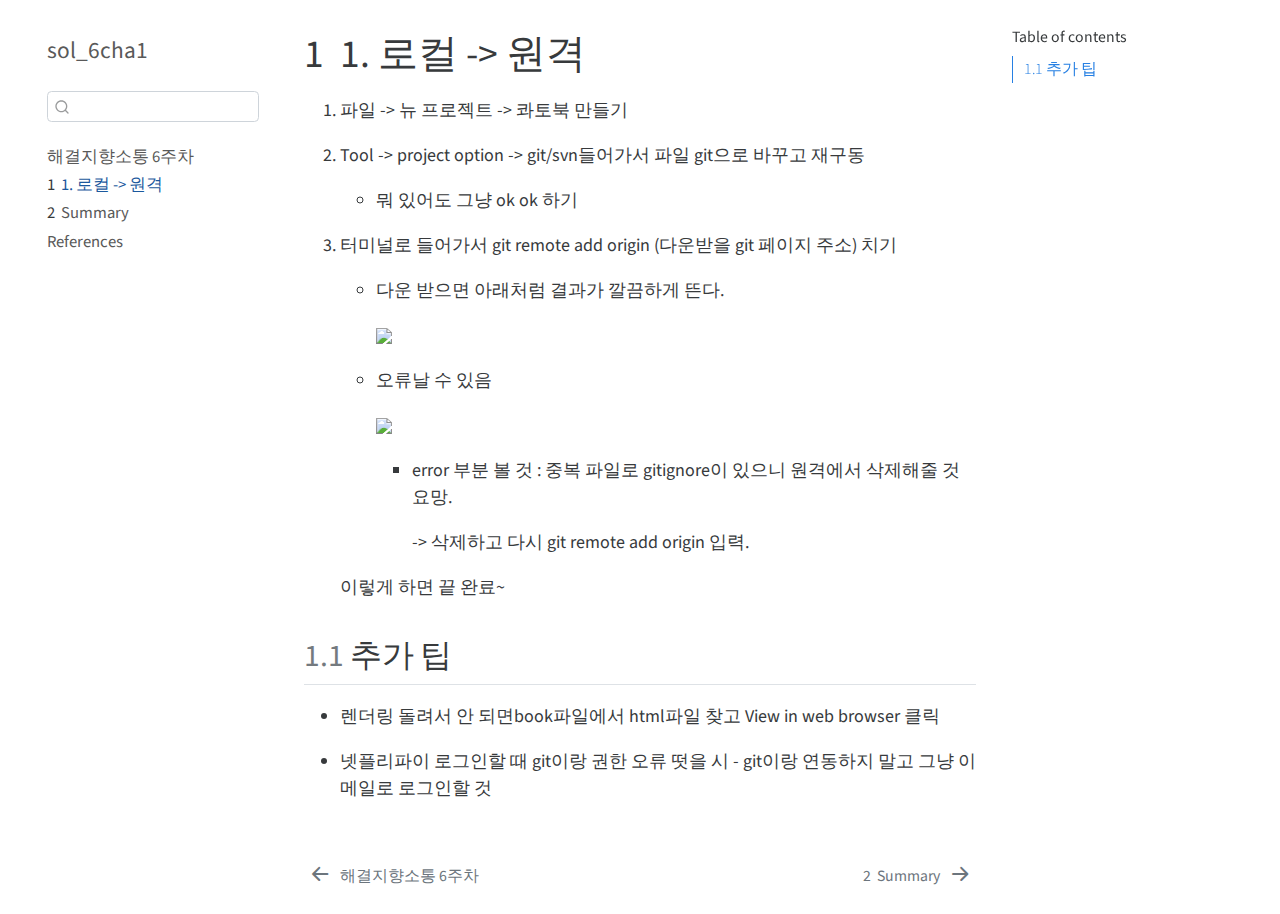
==== _book/intro.html @ 20c38578 "test" ====
<!DOCTYPE html>
<html xmlns="http://www.w3.org/1999/xhtml" lang="en" xml:lang="en"><head>

<meta charset="utf-8">
<meta name="generator" content="quarto-1.2.335">

<meta name="viewport" content="width=device-width, initial-scale=1.0, user-scalable=yes">


<title>sol_6cha1 - 1&nbsp; 1. 로컬 -&gt; 원격</title>
<style>
code{white-space: pre-wrap;}
span.smallcaps{font-variant: small-caps;}
div.columns{display: flex; gap: min(4vw, 1.5em);}
div.column{flex: auto; overflow-x: auto;}
div.hanging-indent{margin-left: 1.5em; text-indent: -1.5em;}
ul.task-list{list-style: none;}
ul.task-list li input[type="checkbox"] {
  width: 0.8em;
  margin: 0 0.8em 0.2em -1.6em;
  vertical-align: middle;
}
</style>


<script src="site_libs/quarto-nav/quarto-nav.js"></script>
<script src="site_libs/quarto-nav/headroom.min.js"></script>
<script src="site_libs/clipboard/clipboard.min.js"></script>
<script src="site_libs/quarto-search/autocomplete.umd.js"></script>
<script src="site_libs/quarto-search/fuse.min.js"></script>
<script src="site_libs/quarto-search/quarto-search.js"></script>
<meta name="quarto:offset" content="./">
<link href="./summary.html" rel="next">
<link href="./index.html" rel="prev">
<script src="site_libs/quarto-html/quarto.js"></script>
<script src="site_libs/quarto-html/popper.min.js"></script>
<script src="site_libs/quarto-html/tippy.umd.min.js"></script>
<script src="site_libs/quarto-html/anchor.min.js"></script>
<link href="site_libs/quarto-html/tippy.css" rel="stylesheet">
<link href="site_libs/quarto-html/quarto-syntax-highlighting.css" rel="stylesheet" id="quarto-text-highlighting-styles">
<script src="site_libs/bootstrap/bootstrap.min.js"></script>
<link href="site_libs/bootstrap/bootstrap-icons.css" rel="stylesheet">
<link href="site_libs/bootstrap/bootstrap.min.css" rel="stylesheet" id="quarto-bootstrap" data-mode="light">
<script id="quarto-search-options" type="application/json">{
  "location": "sidebar",
  "copy-button": false,
  "collapse-after": 3,
  "panel-placement": "start",
  "type": "textbox",
  "limit": 20,
  "language": {
    "search-no-results-text": "No results",
    "search-matching-documents-text": "matching documents",
    "search-copy-link-title": "Copy link to search",
    "search-hide-matches-text": "Hide additional matches",
    "search-more-match-text": "more match in this document",
    "search-more-matches-text": "more matches in this document",
    "search-clear-button-title": "Clear",
    "search-detached-cancel-button-title": "Cancel",
    "search-submit-button-title": "Submit"
  }
}</script>


</head>

<body class="nav-sidebar floating">

<div id="quarto-search-results"></div>
  <header id="quarto-header" class="headroom fixed-top">
  <nav class="quarto-secondary-nav" data-bs-toggle="collapse" data-bs-target="#quarto-sidebar" aria-controls="quarto-sidebar" aria-expanded="false" aria-label="Toggle sidebar navigation" onclick="if (window.quartoToggleHeadroom) { window.quartoToggleHeadroom(); }">
    <div class="container-fluid d-flex justify-content-between">
      <h1 class="quarto-secondary-nav-title"><span class="chapter-number">1</span>&nbsp; <span class="chapter-title">1. 로컬 -&gt; 원격</span></h1>
      <button type="button" class="quarto-btn-toggle btn" aria-label="Show secondary navigation">
        <i class="bi bi-chevron-right"></i>
      </button>
    </div>
  </nav>
</header>
<!-- content -->
<div id="quarto-content" class="quarto-container page-columns page-rows-contents page-layout-article">
<!-- sidebar -->
  <nav id="quarto-sidebar" class="sidebar collapse sidebar-navigation floating overflow-auto">
    <div class="pt-lg-2 mt-2 text-left sidebar-header">
    <div class="sidebar-title mb-0 py-0">
      <a href="./">sol_6cha1</a> 
    </div>
      </div>
      <div class="mt-2 flex-shrink-0 align-items-center">
        <div class="sidebar-search">
        <div id="quarto-search" class="" title="Search"></div>
        </div>
      </div>
    <div class="sidebar-menu-container"> 
    <ul class="list-unstyled mt-1">
        <li class="sidebar-item">
  <div class="sidebar-item-container"> 
  <a href="./index.html" class="sidebar-item-text sidebar-link">해결지향소통 6주차</a>
  </div>
</li>
        <li class="sidebar-item">
  <div class="sidebar-item-container"> 
  <a href="./intro.html" class="sidebar-item-text sidebar-link active"><span class="chapter-number">1</span>&nbsp; <span class="chapter-title">1. 로컬 -&gt; 원격</span></a>
  </div>
</li>
        <li class="sidebar-item">
  <div class="sidebar-item-container"> 
  <a href="./summary.html" class="sidebar-item-text sidebar-link"><span class="chapter-number">2</span>&nbsp; <span class="chapter-title">Summary</span></a>
  </div>
</li>
        <li class="sidebar-item">
  <div class="sidebar-item-container"> 
  <a href="./references.html" class="sidebar-item-text sidebar-link">References</a>
  </div>
</li>
    </ul>
    </div>
</nav>
<!-- margin-sidebar -->
    <div id="quarto-margin-sidebar" class="sidebar margin-sidebar">
        <nav id="TOC" role="doc-toc" class="toc-active">
    <h2 id="toc-title">Table of contents</h2>
   
  <ul>
  <li><a href="#추가-팁" id="toc-추가-팁" class="nav-link active" data-scroll-target="#추가-팁"><span class="toc-section-number">1.1</span>  추가 팁</a></li>
  </ul>
</nav>
    </div>
<!-- main -->
<main class="content" id="quarto-document-content">

<header id="title-block-header" class="quarto-title-block default">
<div class="quarto-title">
<h1 class="title d-none d-lg-block"><span class="chapter-number">1</span>&nbsp; <span class="chapter-title">1. 로컬 -&gt; 원격</span></h1>
</div>



<div class="quarto-title-meta">

    
  
    
  </div>
  

</header>

<ol type="1">
<li><p>파일 -&gt; 뉴 프로젝트 -&gt; 콰토북 만들기</p></li>
<li><p>Tool -&gt; project option -&gt; git/svn들어가서 파일 git으로 바꾸고 재구동</p>
<ul>
<li>뭐 있어도 그냥 ok ok 하기</li>
</ul></li>
<li><p>터미널로 들어가서 git remote add origin (다운받을 git 페이지 주소) 치기</p>
<ul>
<li><p>다운 받으면 아래처럼 결과가 깔끔하게 뜬다.</p>
<p><img src="http://localhost:7302/images/image-847616867.png" class="img-fluid"></p></li>
<li><p>오류날 수 있음</p>
<p><img src="http://localhost:7302/images/image-938594620.png" class="img-fluid"></p>
<ul>
<li><p>error 부분 볼 것 : 중복 파일로 gitignore이 있으니 원격에서 삭제해줄 것 요망.</p>
<p>-&gt; 삭제하고 다시 git remote add origin 입력.</p></li>
</ul></li>
</ul>
<p>이렇게 하면 끝 완료~</p></li>
</ol>
<section id="추가-팁" class="level2" data-number="1.1">
<h2 data-number="1.1" class="anchored" data-anchor-id="추가-팁"><span class="header-section-number">1.1</span> 추가 팁</h2>
<ul>
<li><p>렌더링 돌려서 안 되면book파일에서 html파일 찾고 View in web browser 클릭</p></li>
<li><p>넷플리파이 로그인할 때 git이랑 권한 오류 떳을 시 - git이랑 연동하지 말고 그냥 이메일로 로그인할 것</p></li>
</ul>


</section>

</main> <!-- /main -->
<script id="quarto-html-after-body" type="application/javascript">
window.document.addEventListener("DOMContentLoaded", function (event) {
  const toggleBodyColorMode = (bsSheetEl) => {
    const mode = bsSheetEl.getAttribute("data-mode");
    const bodyEl = window.document.querySelector("body");
    if (mode === "dark") {
      bodyEl.classList.add("quarto-dark");
      bodyEl.classList.remove("quarto-light");
    } else {
      bodyEl.classList.add("quarto-light");
      bodyEl.classList.remove("quarto-dark");
    }
  }
  const toggleBodyColorPrimary = () => {
    const bsSheetEl = window.document.querySelector("link#quarto-bootstrap");
    if (bsSheetEl) {
      toggleBodyColorMode(bsSheetEl);
    }
  }
  toggleBodyColorPrimary();  
  const icon = "";
  const anchorJS = new window.AnchorJS();
  anchorJS.options = {
    placement: 'right',
    icon: icon
  };
  anchorJS.add('.anchored');
  const clipboard = new window.ClipboardJS('.code-copy-button', {
    target: function(trigger) {
      return trigger.previousElementSibling;
    }
  });
  clipboard.on('success', function(e) {
    // button target
    const button = e.trigger;
    // don't keep focus
    button.blur();
    // flash "checked"
    button.classList.add('code-copy-button-checked');
    var currentTitle = button.getAttribute("title");
    button.setAttribute("title", "Copied!");
    let tooltip;
    if (window.bootstrap) {
      button.setAttribute("data-bs-toggle", "tooltip");
      button.setAttribute("data-bs-placement", "left");
      button.setAttribute("data-bs-title", "Copied!");
      tooltip = new bootstrap.Tooltip(button, 
        { trigger: "manual", 
          customClass: "code-copy-button-tooltip",
          offset: [0, -8]});
      tooltip.show();    
    }
    setTimeout(function() {
      if (tooltip) {
        tooltip.hide();
        button.removeAttribute("data-bs-title");
        button.removeAttribute("data-bs-toggle");
        button.removeAttribute("data-bs-placement");
      }
      button.setAttribute("title", currentTitle);
      button.classList.remove('code-copy-button-checked');
    }, 1000);
    // clear code selection
    e.clearSelection();
  });
  function tippyHover(el, contentFn) {
    const config = {
      allowHTML: true,
      content: contentFn,
      maxWidth: 500,
      delay: 100,
      arrow: false,
      appendTo: function(el) {
          return el.parentElement;
      },
      interactive: true,
      interactiveBorder: 10,
      theme: 'quarto',
      placement: 'bottom-start'
    };
    window.tippy(el, config); 
  }
  const noterefs = window.document.querySelectorAll('a[role="doc-noteref"]');
  for (var i=0; i<noterefs.length; i++) {
    const ref = noterefs[i];
    tippyHover(ref, function() {
      // use id or data attribute instead here
      let href = ref.getAttribute('data-footnote-href') || ref.getAttribute('href');
      try { href = new URL(href).hash; } catch {}
      const id = href.replace(/^#\/?/, "");
      const note = window.document.getElementById(id);
      return note.innerHTML;
    });
  }
  const findCites = (el) => {
    const parentEl = el.parentElement;
    if (parentEl) {
      const cites = parentEl.dataset.cites;
      if (cites) {
        return {
          el,
          cites: cites.split(' ')
        };
      } else {
        return findCites(el.parentElement)
      }
    } else {
      return undefined;
    }
  };
  var bibliorefs = window.document.querySelectorAll('a[role="doc-biblioref"]');
  for (var i=0; i<bibliorefs.length; i++) {
    const ref = bibliorefs[i];
    const citeInfo = findCites(ref);
    if (citeInfo) {
      tippyHover(citeInfo.el, function() {
        var popup = window.document.createElement('div');
        citeInfo.cites.forEach(function(cite) {
          var citeDiv = window.document.createElement('div');
          citeDiv.classList.add('hanging-indent');
          citeDiv.classList.add('csl-entry');
          var biblioDiv = window.document.getElementById('ref-' + cite);
          if (biblioDiv) {
            citeDiv.innerHTML = biblioDiv.innerHTML;
          }
          popup.appendChild(citeDiv);
        });
        return popup.innerHTML;
      });
    }
  }
});
</script>
<nav class="page-navigation">
  <div class="nav-page nav-page-previous">
      <a href="./index.html" class="pagination-link">
        <i class="bi bi-arrow-left-short"></i> <span class="nav-page-text">해결지향소통 6주차</span>
      </a>          
  </div>
  <div class="nav-page nav-page-next">
      <a href="./summary.html" class="pagination-link">
        <span class="nav-page-text"><span class="chapter-number">2</span>&nbsp; <span class="chapter-title">Summary</span></span> <i class="bi bi-arrow-right-short"></i>
      </a>
  </div>
</nav>
</div> <!-- /content -->



</body></html>
---- _book/site_libs/quarto-html/tippy.css ----
.tippy-box[data-animation=fade][data-state=hidden]{opacity:0}[data-tippy-root]{max-width:calc(100vw - 10px)}.tippy-box{position:relative;background-color:#333;color:#fff;border-radius:4px;font-size:14px;line-height:1.4;white-space:normal;outline:0;transition-property:transform,visibility,opacity}.tippy-box[data-placement^=top]>.tippy-arrow{bottom:0}.tippy-box[data-placement^=top]>.tippy-arrow:before{bottom:-7px;left:0;border-width:8px 8px 0;border-top-color:initial;transform-origin:center top}.tippy-box[data-placement^=bottom]>.tippy-arrow{top:0}.tippy-box[data-placement^=bottom]>.tippy-arrow:before{top:-7px;left:0;border-width:0 8px 8px;border-bottom-color:initial;transform-origin:center bottom}.tippy-box[data-placement^=left]>.tippy-arrow{right:0}.tippy-box[data-placement^=left]>.tippy-arrow:before{border-width:8px 0 8px 8px;border-left-color:initial;right:-7px;transform-origin:center left}.tippy-box[data-placement^=right]>.tippy-arrow{left:0}.tippy-box[data-placement^=right]>.tippy-arrow:before{left:-7px;border-width:8px 8px 8px 0;border-right-color:initial;transform-origin:center right}.tippy-box[data-inertia][data-state=visible]{transition-timing-function:cubic-bezier(.54,1.5,.38,1.11)}.tippy-arrow{width:16px;height:16px;color:#333}.tippy-arrow:before{content:"";position:absolute;border-color:transparent;border-style:solid}.tippy-content{position:relative;padding:5px 9px;z-index:1}
---- _book/site_libs/quarto-html/quarto-syntax-highlighting.css ----
/* quarto syntax highlight colors */
:root {
  --quarto-hl-ot-color: #003B4F;
  --quarto-hl-at-color: #657422;
  --quarto-hl-ss-color: #20794D;
  --quarto-hl-an-color: #5E5E5E;
  --quarto-hl-fu-color: #4758AB;
  --quarto-hl-st-color: #20794D;
  --quarto-hl-cf-color: #003B4F;
  --quarto-hl-op-color: #5E5E5E;
  --quarto-hl-er-color: #AD0000;
  --quarto-hl-bn-color: #AD0000;
  --quarto-hl-al-color: #AD0000;
  --quarto-hl-va-color: #111111;
  --quarto-hl-bu-color: inherit;
  --quarto-hl-ex-color: inherit;
  --quarto-hl-pp-color: #AD0000;
  --quarto-hl-in-color: #5E5E5E;
  --quarto-hl-vs-color: #20794D;
  --quarto-hl-wa-color: #5E5E5E;
  --quarto-hl-do-color: #5E5E5E;
  --quarto-hl-im-color: #00769E;
  --quarto-hl-ch-color: #20794D;
  --quarto-hl-dt-color: #AD0000;
  --quarto-hl-fl-color: #AD0000;
  --quarto-hl-co-color: #5E5E5E;
  --quarto-hl-cv-color: #5E5E5E;
  --quarto-hl-cn-color: #8f5902;
  --quarto-hl-sc-color: #5E5E5E;
  --quarto-hl-dv-color: #AD0000;
  --quarto-hl-kw-color: #003B4F;
}

/* other quarto variables */
:root {
  --quarto-font-monospace: SFMono-Regular, Menlo, Monaco, Consolas, "Liberation Mono", "Courier New", monospace;
}

pre > code.sourceCode > span {
  color: #003B4F;
}

code span {
  color: #003B4F;
}

code.sourceCode > span {
  color: #003B4F;
}

div.sourceCode,
div.sourceCode pre.sourceCode {
  color: #003B4F;
}

code span.ot {
  color: #003B4F;
}

code span.at {
  color: #657422;
}

code span.ss {
  color: #20794D;
}

code span.an {
  color: #5E5E5E;
}

code span.fu {
  color: #4758AB;
}

code span.st {
  color: #20794D;
}

code span.cf {
  color: #003B4F;
}

code span.op {
  color: #5E5E5E;
}

code span.er {
  color: #AD0000;
}

code span.bn {
  color: #AD0000;
}

code span.al {
  color: #AD0000;
}

code span.va {
  color: #111111;
}

code span.pp {
  color: #AD0000;
}

code span.in {
  color: #5E5E5E;
}

code span.vs {
  color: #20794D;
}

code span.wa {
  color: #5E5E5E;
  font-style: italic;
}

code span.do {
  color: #5E5E5E;
  font-style: italic;
}

code span.im {
  color: #00769E;
}

code span.ch {
  color: #20794D;
}

code span.dt {
  color: #AD0000;
}

code span.fl {
  color: #AD0000;
}

code span.co {
  color: #5E5E5E;
}

code span.cv {
  color: #5E5E5E;
  font-style: italic;
}

code span.cn {
  color: #8f5902;
}

code span.sc {
  color: #5E5E5E;
}

code span.dv {
  color: #AD0000;
}

code span.kw {
  color: #003B4F;
}

.prevent-inlining {
  content: "</";
}

/*# sourceMappingURL=debc5d5d77c3f9108843748ff7464032.css.map */
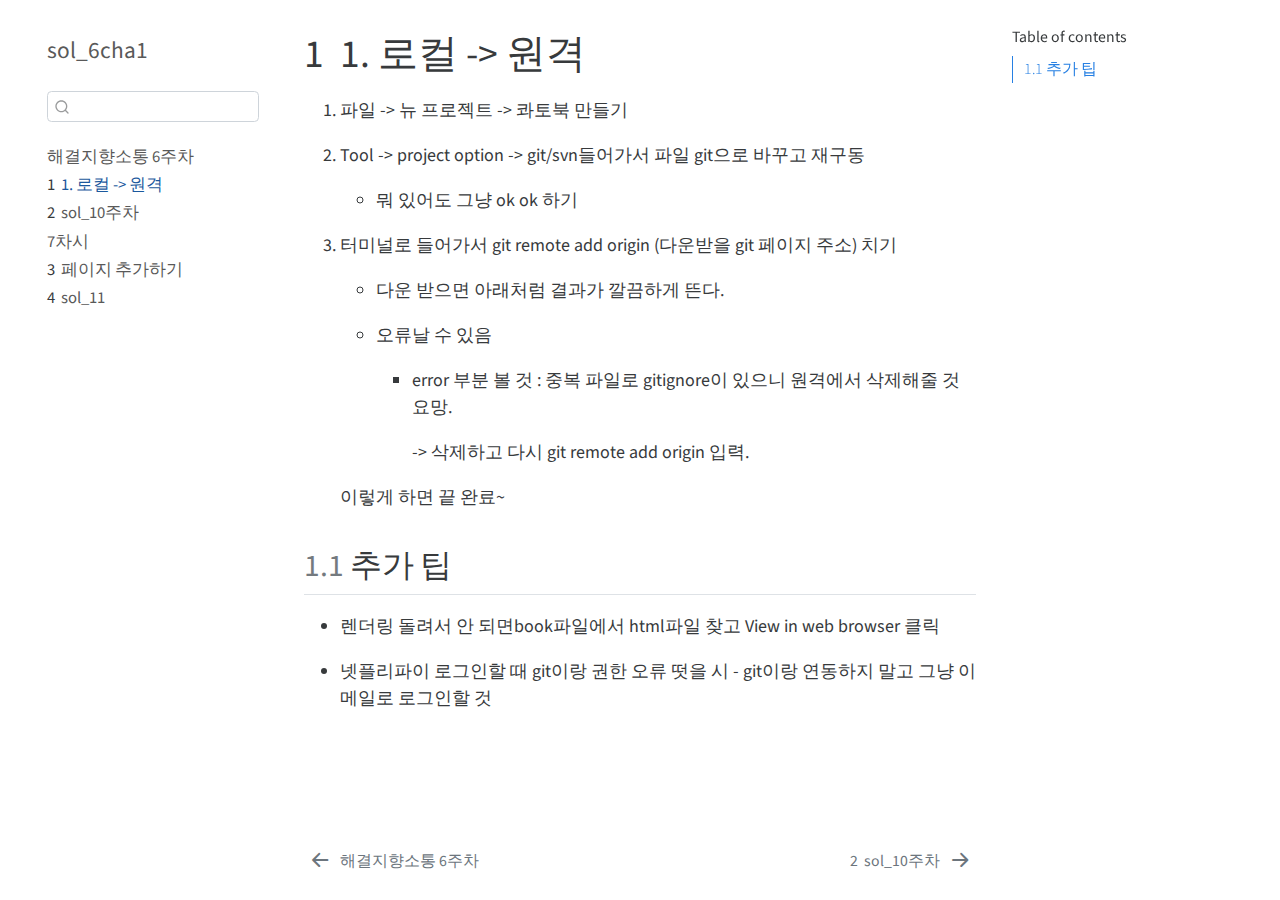
==== commit 8f3fc5a3: "dds" ====
--- a/_book/intro.html
+++ b/_book/intro.html
@@ -30,7 +30,7 @@
 <script src="site_libs/quarto-search/fuse.min.js"></script>
 <script src="site_libs/quarto-search/quarto-search.js"></script>
 <meta name="quarto:offset" content="./">
-<link href="./summary.html" rel="next">
+<link href="./sol_10.html" rel="next">
 <link href="./index.html" rel="prev">
 <script src="site_libs/quarto-html/quarto.js"></script>
 <script src="site_libs/quarto-html/popper.min.js"></script>
@@ -105,12 +105,22 @@
 </li>
         <li class="sidebar-item">
   <div class="sidebar-item-container"> 
-  <a href="./summary.html" class="sidebar-item-text sidebar-link"><span class="chapter-number">2</span>&nbsp; <span class="chapter-title">Summary</span></a>
-  </div>
-</li>
-        <li class="sidebar-item">
-  <div class="sidebar-item-container"> 
-  <a href="./references.html" class="sidebar-item-text sidebar-link">References</a>
+  <a href="./sol_10.html" class="sidebar-item-text sidebar-link"><span class="chapter-number">2</span>&nbsp; <span class="chapter-title">sol_10주차</span></a>
+  </div>
+</li>
+        <li class="sidebar-item">
+  <div class="sidebar-item-container"> 
+  <a href="./sol_7.html" class="sidebar-item-text sidebar-link">7차시</a>
+  </div>
+</li>
+        <li class="sidebar-item">
+  <div class="sidebar-item-container"> 
+  <a href="./plusfile.html" class="sidebar-item-text sidebar-link"><span class="chapter-number">3</span>&nbsp; <span class="chapter-title">페이지 추가하기</span></a>
+  </div>
+</li>
+        <li class="sidebar-item">
+  <div class="sidebar-item-container"> 
+  <a href="./sol_11.html" class="sidebar-item-text sidebar-link"><span class="chapter-number">4</span>&nbsp; <span class="chapter-title">sol_11</span></a>
   </div>
 </li>
     </ul>
@@ -154,10 +164,8 @@
 </ul></li>
 <li><p>터미널로 들어가서 git remote add origin (다운받을 git 페이지 주소) 치기</p>
 <ul>
-<li><p>다운 받으면 아래처럼 결과가 깔끔하게 뜬다.</p>
-<p><img src="http://localhost:7302/images/image-847616867.png" class="img-fluid"></p></li>
+<li><p>다운 받으면 아래처럼 결과가 깔끔하게 뜬다.</p></li>
 <li><p>오류날 수 있음</p>
-<p><img src="http://localhost:7302/images/image-938594620.png" class="img-fluid"></p>
 <ul>
 <li><p>error 부분 볼 것 : 중복 파일로 gitignore이 있으니 원격에서 삭제해줄 것 요망.</p>
 <p>-&gt; 삭제하고 다시 git remote add origin 입력.</p></li>
@@ -316,8 +324,8 @@
       </a>          
   </div>
   <div class="nav-page nav-page-next">
-      <a href="./summary.html" class="pagination-link">
-        <span class="nav-page-text"><span class="chapter-number">2</span>&nbsp; <span class="chapter-title">Summary</span></span> <i class="bi bi-arrow-right-short"></i>
+      <a href="./sol_10.html" class="pagination-link">
+        <span class="nav-page-text"><span class="chapter-number">2</span>&nbsp; <span class="chapter-title">sol_10주차</span></span> <i class="bi bi-arrow-right-short"></i>
       </a>
   </div>
 </nav>
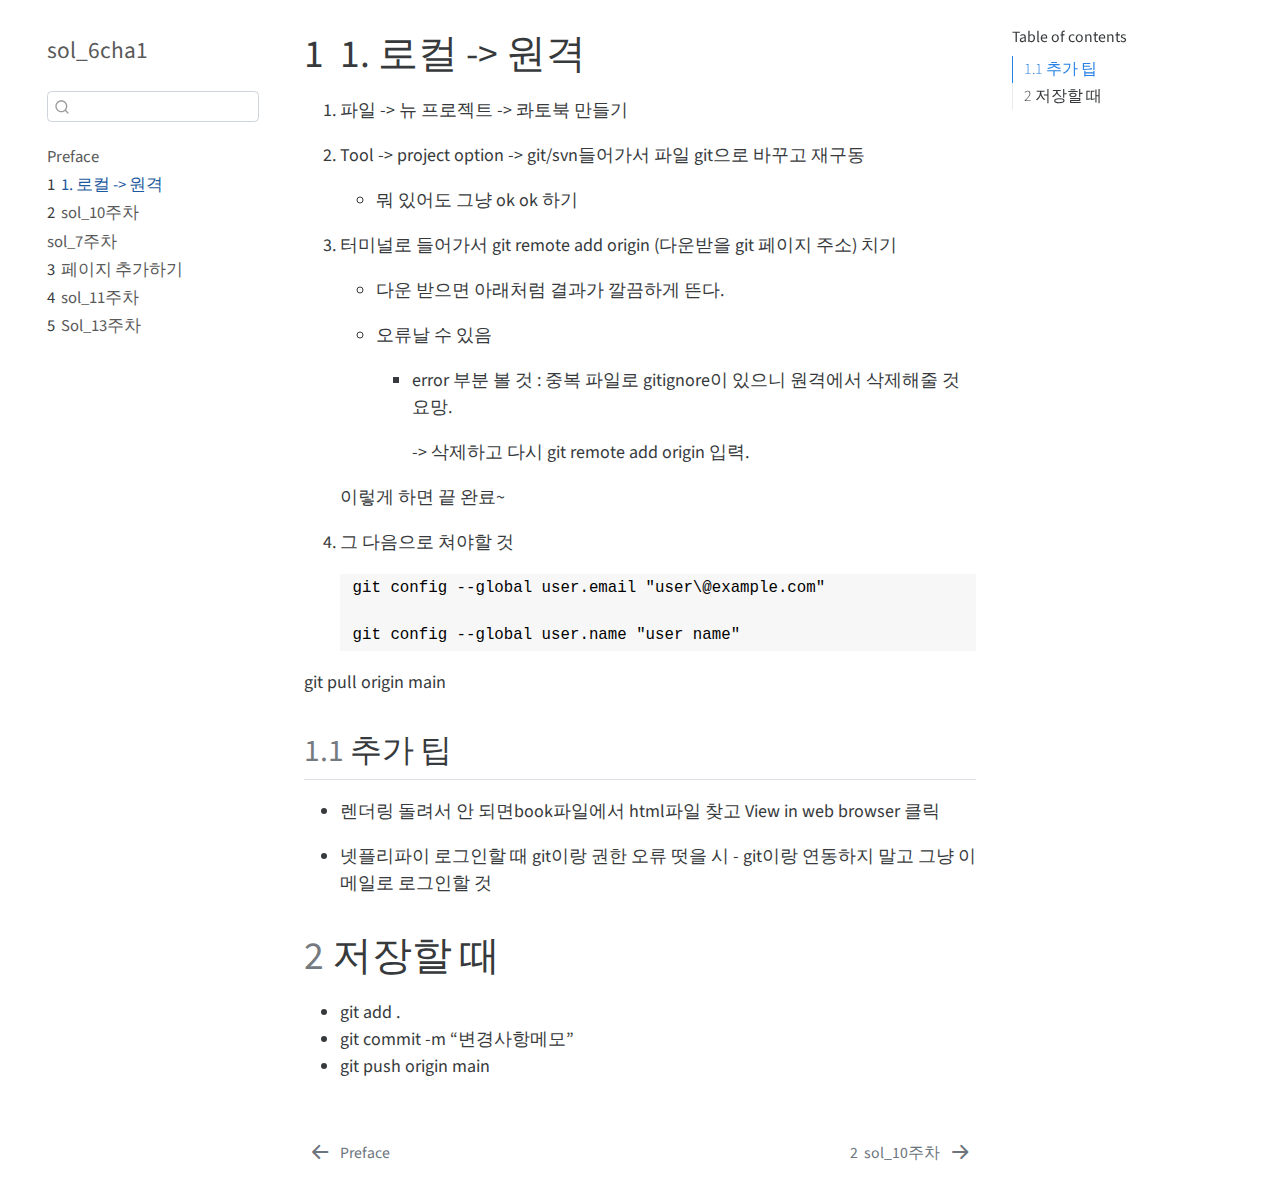
==== commit 109cb917: "좃" ====
--- a/_book/intro.html
+++ b/_book/intro.html
@@ -95,7 +95,7 @@
     <ul class="list-unstyled mt-1">
         <li class="sidebar-item">
   <div class="sidebar-item-container"> 
-  <a href="./index.html" class="sidebar-item-text sidebar-link">해결지향소통 6주차</a>
+  <a href="./index.html" class="sidebar-item-text sidebar-link">Preface</a>
   </div>
 </li>
         <li class="sidebar-item">
@@ -110,7 +110,7 @@
 </li>
         <li class="sidebar-item">
   <div class="sidebar-item-container"> 
-  <a href="./sol_7.html" class="sidebar-item-text sidebar-link">7차시</a>
+  <a href="./sol_7.html" class="sidebar-item-text sidebar-link">sol_7주차</a>
   </div>
 </li>
         <li class="sidebar-item">
@@ -120,7 +120,12 @@
 </li>
         <li class="sidebar-item">
   <div class="sidebar-item-container"> 
-  <a href="./sol_11.html" class="sidebar-item-text sidebar-link"><span class="chapter-number">4</span>&nbsp; <span class="chapter-title">sol_11</span></a>
+  <a href="./sol_11.html" class="sidebar-item-text sidebar-link"><span class="chapter-number">4</span>&nbsp; <span class="chapter-title">sol_11주차</span></a>
+  </div>
+</li>
+        <li class="sidebar-item">
+  <div class="sidebar-item-container"> 
+  <a href="./sOl_13.html" class="sidebar-item-text sidebar-link"><span class="chapter-number">5</span>&nbsp; <span class="chapter-title">Sol_13주차</span></a>
   </div>
 </li>
     </ul>
@@ -133,6 +138,7 @@
    
   <ul>
   <li><a href="#추가-팁" id="toc-추가-팁" class="nav-link active" data-scroll-target="#추가-팁"><span class="toc-section-number">1.1</span>  추가 팁</a></li>
+  <li><a href="#저장할-때" id="toc-저장할-때" class="nav-link" data-scroll-target="#저장할-때"><span class="toc-section-number">2</span>  저장할 때</a></li>
   </ul>
 </nav>
     </div>
@@ -172,12 +178,25 @@
 </ul></li>
 </ul>
 <p>이렇게 하면 끝 완료~</p></li>
+<li><p>그 다음으로 쳐야할 것</p>
+<pre><code> git config --global user.email "user\@example.com"
+
+ git config --global user.name "user name"</code></pre></li>
 </ol>
+<p>git pull origin main</p>
 <section id="추가-팁" class="level2" data-number="1.1">
 <h2 data-number="1.1" class="anchored" data-anchor-id="추가-팁"><span class="header-section-number">1.1</span> 추가 팁</h2>
 <ul>
 <li><p>렌더링 돌려서 안 되면book파일에서 html파일 찾고 View in web browser 클릭</p></li>
 <li><p>넷플리파이 로그인할 때 git이랑 권한 오류 떳을 시 - git이랑 연동하지 말고 그냥 이메일로 로그인할 것</p></li>
+</ul>
+</section>
+<section id="저장할-때" class="level1" data-number="2">
+<h1 data-number="2"><span class="header-section-number">2</span> 저장할 때</h1>
+<ul>
+<li>git add .</li>
+<li>git commit -m “변경사항메모”</li>
+<li>git push origin main</li>
 </ul>
 
 
@@ -320,7 +339,7 @@
 <nav class="page-navigation">
   <div class="nav-page nav-page-previous">
       <a href="./index.html" class="pagination-link">
-        <i class="bi bi-arrow-left-short"></i> <span class="nav-page-text">해결지향소통 6주차</span>
+        <i class="bi bi-arrow-left-short"></i> <span class="nav-page-text">Preface</span>
       </a>          
   </div>
   <div class="nav-page nav-page-next">
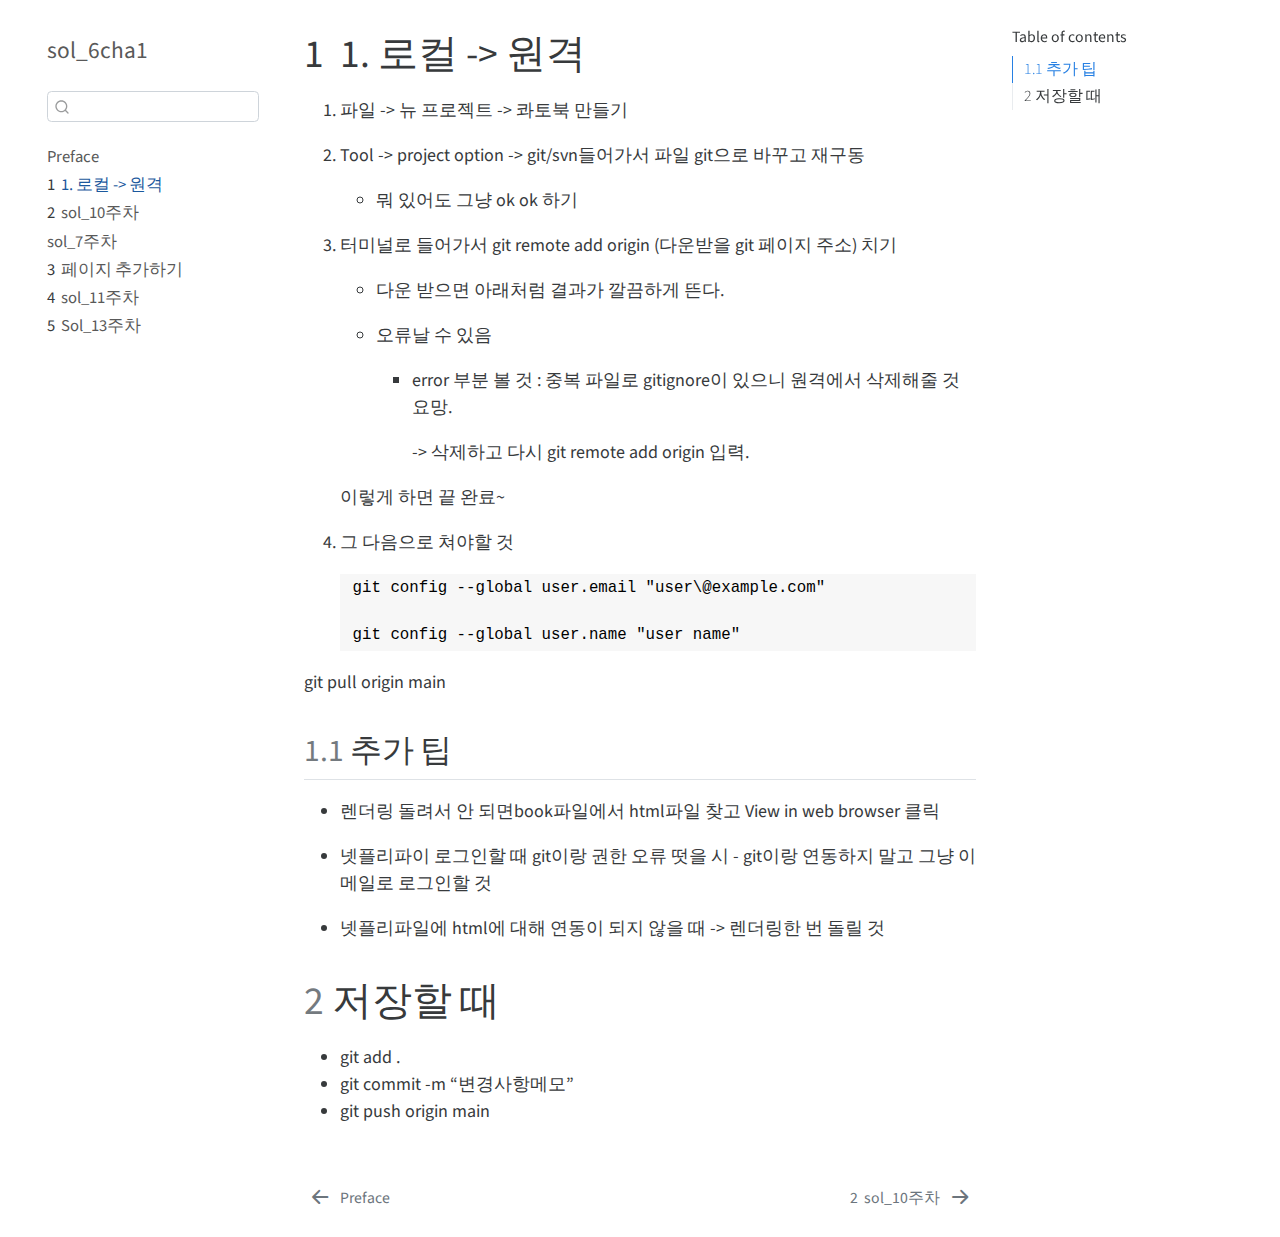
==== commit aed280b2: "저장" ====
--- a/_book/intro.html
+++ b/_book/intro.html
@@ -189,6 +189,7 @@
 <ul>
 <li><p>렌더링 돌려서 안 되면book파일에서 html파일 찾고 View in web browser 클릭</p></li>
 <li><p>넷플리파이 로그인할 때 git이랑 권한 오류 떳을 시 - git이랑 연동하지 말고 그냥 이메일로 로그인할 것</p></li>
+<li><p>넷플리파일에 html에 대해 연동이 되지 않을 때 -&gt; 렌더링한 번 돌릴 것</p></li>
 </ul>
 </section>
 <section id="저장할-때" class="level1" data-number="2">
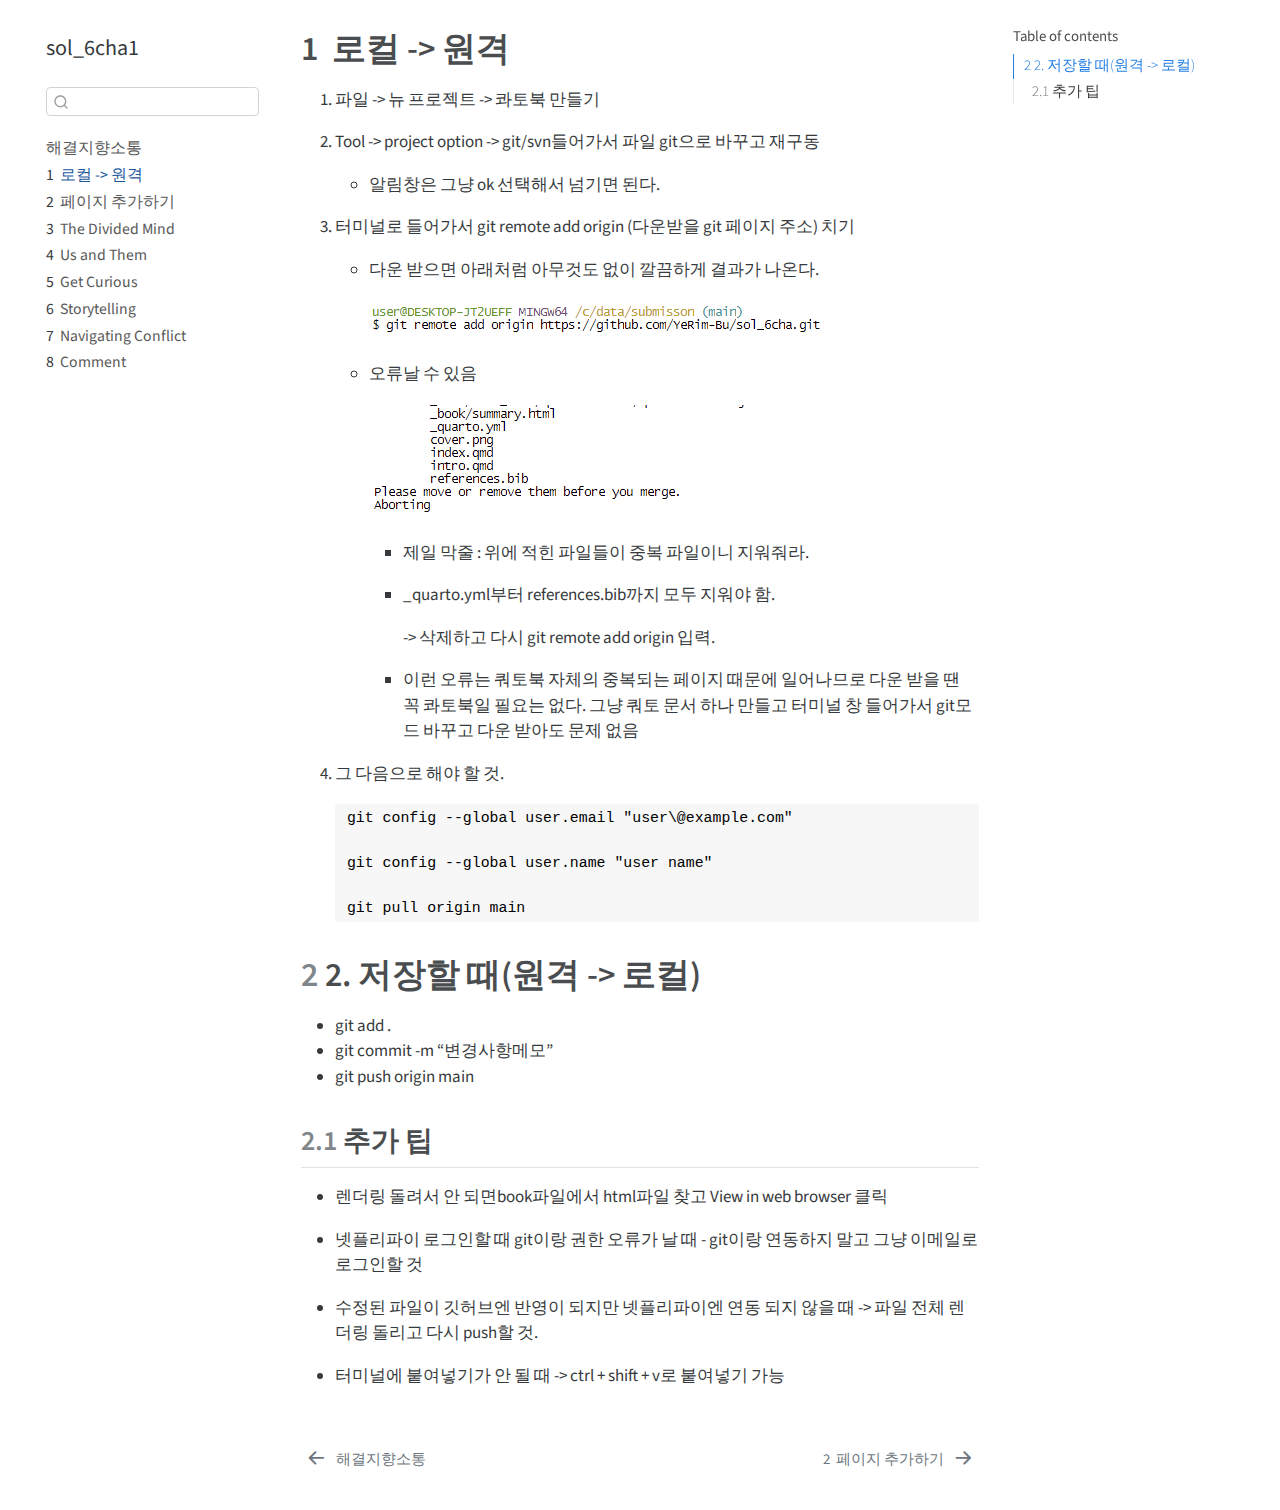
==== commit b9ab5810: "리터럴리 끝" ====
--- a/_book/intro.html
+++ b/_book/intro.html
@@ -2,12 +2,12 @@
 <html xmlns="http://www.w3.org/1999/xhtml" lang="en" xml:lang="en"><head>
 
 <meta charset="utf-8">
-<meta name="generator" content="quarto-1.2.335">
+<meta name="generator" content="quarto-1.3.450">
 
 <meta name="viewport" content="width=device-width, initial-scale=1.0, user-scalable=yes">
 
 
-<title>sol_6cha1 - 1&nbsp; 1. 로컬 -&gt; 원격</title>
+<title>sol_6cha1 - 1&nbsp; 로컬 -&gt; 원격</title>
 <style>
 code{white-space: pre-wrap;}
 span.smallcaps{font-variant: small-caps;}
@@ -17,7 +17,7 @@
 ul.task-list{list-style: none;}
 ul.task-list li input[type="checkbox"] {
   width: 0.8em;
-  margin: 0 0.8em 0.2em -1.6em;
+  margin: 0 0.8em 0.2em -1em; /* quarto-specific, see https://github.com/quarto-dev/quarto-cli/issues/4556 */ 
   vertical-align: middle;
 }
 </style>
@@ -30,7 +30,7 @@
 <script src="site_libs/quarto-search/fuse.min.js"></script>
 <script src="site_libs/quarto-search/quarto-search.js"></script>
 <meta name="quarto:offset" content="./">
-<link href="./sol_10.html" rel="next">
+<link href="./plusfile.html" rel="next">
 <link href="./index.html" rel="prev">
 <script src="site_libs/quarto-html/quarto.js"></script>
 <script src="site_libs/quarto-html/popper.min.js"></script>
@@ -57,7 +57,8 @@
     "search-more-matches-text": "more matches in this document",
     "search-clear-button-title": "Clear",
     "search-detached-cancel-button-title": "Cancel",
-    "search-submit-button-title": "Submit"
+    "search-submit-button-title": "Submit",
+    "search-label": "Search"
   }
 }</script>
 
@@ -68,11 +69,16 @@
 
 <div id="quarto-search-results"></div>
   <header id="quarto-header" class="headroom fixed-top">
-  <nav class="quarto-secondary-nav" data-bs-toggle="collapse" data-bs-target="#quarto-sidebar" aria-controls="quarto-sidebar" aria-expanded="false" aria-label="Toggle sidebar navigation" onclick="if (window.quartoToggleHeadroom) { window.quartoToggleHeadroom(); }">
-    <div class="container-fluid d-flex justify-content-between">
-      <h1 class="quarto-secondary-nav-title"><span class="chapter-number">1</span>&nbsp; <span class="chapter-title">1. 로컬 -&gt; 원격</span></h1>
-      <button type="button" class="quarto-btn-toggle btn" aria-label="Show secondary navigation">
-        <i class="bi bi-chevron-right"></i>
+  <nav class="quarto-secondary-nav">
+    <div class="container-fluid d-flex">
+      <button type="button" class="quarto-btn-toggle btn" data-bs-toggle="collapse" data-bs-target="#quarto-sidebar,#quarto-sidebar-glass" aria-controls="quarto-sidebar" aria-expanded="false" aria-label="Toggle sidebar navigation" onclick="if (window.quartoToggleHeadroom) { window.quartoToggleHeadroom(); }">
+        <i class="bi bi-layout-text-sidebar-reverse"></i>
+      </button>
+      <nav class="quarto-page-breadcrumbs" aria-label="breadcrumb"><ol class="breadcrumb"><li class="breadcrumb-item"><a href="./intro.html"><span class="chapter-number">1</span>&nbsp; <span class="chapter-title">로컬 -\&gt; 원격</span></a></li></ol></nav>
+      <a class="flex-grow-1" role="button" data-bs-toggle="collapse" data-bs-target="#quarto-sidebar,#quarto-sidebar-glass" aria-controls="quarto-sidebar" aria-expanded="false" aria-label="Toggle sidebar navigation" onclick="if (window.quartoToggleHeadroom) { window.quartoToggleHeadroom(); }">      
+      </a>
+      <button type="button" class="btn quarto-search-button" aria-label="" onclick="window.quartoOpenSearch();">
+        <i class="bi bi-search"></i>
       </button>
     </div>
   </nav>
@@ -80,65 +86,87 @@
 <!-- content -->
 <div id="quarto-content" class="quarto-container page-columns page-rows-contents page-layout-article">
 <!-- sidebar -->
-  <nav id="quarto-sidebar" class="sidebar collapse sidebar-navigation floating overflow-auto">
+  <nav id="quarto-sidebar" class="sidebar collapse collapse-horizontal sidebar-navigation floating overflow-auto">
     <div class="pt-lg-2 mt-2 text-left sidebar-header">
     <div class="sidebar-title mb-0 py-0">
       <a href="./">sol_6cha1</a> 
     </div>
       </div>
-      <div class="mt-2 flex-shrink-0 align-items-center">
+        <div class="mt-2 flex-shrink-0 align-items-center">
         <div class="sidebar-search">
         <div id="quarto-search" class="" title="Search"></div>
         </div>
-      </div>
+        </div>
     <div class="sidebar-menu-container"> 
     <ul class="list-unstyled mt-1">
         <li class="sidebar-item">
   <div class="sidebar-item-container"> 
-  <a href="./index.html" class="sidebar-item-text sidebar-link">Preface</a>
-  </div>
-</li>
-        <li class="sidebar-item">
-  <div class="sidebar-item-container"> 
-  <a href="./intro.html" class="sidebar-item-text sidebar-link active"><span class="chapter-number">1</span>&nbsp; <span class="chapter-title">1. 로컬 -&gt; 원격</span></a>
-  </div>
-</li>
-        <li class="sidebar-item">
-  <div class="sidebar-item-container"> 
-  <a href="./sol_10.html" class="sidebar-item-text sidebar-link"><span class="chapter-number">2</span>&nbsp; <span class="chapter-title">sol_10주차</span></a>
-  </div>
-</li>
-        <li class="sidebar-item">
-  <div class="sidebar-item-container"> 
-  <a href="./sol_7.html" class="sidebar-item-text sidebar-link">sol_7주차</a>
-  </div>
-</li>
-        <li class="sidebar-item">
-  <div class="sidebar-item-container"> 
-  <a href="./plusfile.html" class="sidebar-item-text sidebar-link"><span class="chapter-number">3</span>&nbsp; <span class="chapter-title">페이지 추가하기</span></a>
-  </div>
-</li>
-        <li class="sidebar-item">
-  <div class="sidebar-item-container"> 
-  <a href="./sol_11.html" class="sidebar-item-text sidebar-link"><span class="chapter-number">4</span>&nbsp; <span class="chapter-title">sol_11주차</span></a>
-  </div>
-</li>
-        <li class="sidebar-item">
-  <div class="sidebar-item-container"> 
-  <a href="./sOl_13.html" class="sidebar-item-text sidebar-link"><span class="chapter-number">5</span>&nbsp; <span class="chapter-title">Sol_13주차</span></a>
+  <a href="./index.html" class="sidebar-item-text sidebar-link">
+ <span class="menu-text">해결지향소통</span></a>
+  </div>
+</li>
+        <li class="sidebar-item">
+  <div class="sidebar-item-container"> 
+  <a href="./intro.html" class="sidebar-item-text sidebar-link active">
+ <span class="menu-text"><span class="chapter-number">1</span>&nbsp; <span class="chapter-title">로컬 -&gt; 원격</span></span></a>
+  </div>
+</li>
+        <li class="sidebar-item">
+  <div class="sidebar-item-container"> 
+  <a href="./plusfile.html" class="sidebar-item-text sidebar-link">
+ <span class="menu-text"><span class="chapter-number">2</span>&nbsp; <span class="chapter-title">페이지 추가하기</span></span></a>
+  </div>
+</li>
+        <li class="sidebar-item">
+  <div class="sidebar-item-container"> 
+  <a href="./The Divided Mind.html" class="sidebar-item-text sidebar-link">
+ <span class="menu-text"><span class="chapter-number">3</span>&nbsp; <span class="chapter-title">The Divided Mind</span></span></a>
+  </div>
+</li>
+        <li class="sidebar-item">
+  <div class="sidebar-item-container"> 
+  <a href="./Us and Them.html" class="sidebar-item-text sidebar-link">
+ <span class="menu-text"><span class="chapter-number">4</span>&nbsp; <span class="chapter-title">Us and Them</span></span></a>
+  </div>
+</li>
+        <li class="sidebar-item">
+  <div class="sidebar-item-container"> 
+  <a href="./Get Curious.html" class="sidebar-item-text sidebar-link">
+ <span class="menu-text"><span class="chapter-number">5</span>&nbsp; <span class="chapter-title">Get Curious</span></span></a>
+  </div>
+</li>
+        <li class="sidebar-item">
+  <div class="sidebar-item-container"> 
+  <a href="./Storytelling.html" class="sidebar-item-text sidebar-link">
+ <span class="menu-text"><span class="chapter-number">6</span>&nbsp; <span class="chapter-title">Storytelling</span></span></a>
+  </div>
+</li>
+        <li class="sidebar-item">
+  <div class="sidebar-item-container"> 
+  <a href="./Navigating Conflict.html" class="sidebar-item-text sidebar-link">
+ <span class="menu-text"><span class="chapter-number">7</span>&nbsp; <span class="chapter-title">Navigating Conflict</span></span></a>
+  </div>
+</li>
+        <li class="sidebar-item">
+  <div class="sidebar-item-container"> 
+  <a href="./Comment.html" class="sidebar-item-text sidebar-link">
+ <span class="menu-text"><span class="chapter-number">8</span>&nbsp; <span class="chapter-title">Comment</span></span></a>
   </div>
 </li>
     </ul>
     </div>
 </nav>
+<div id="quarto-sidebar-glass" data-bs-toggle="collapse" data-bs-target="#quarto-sidebar,#quarto-sidebar-glass"></div>
 <!-- margin-sidebar -->
     <div id="quarto-margin-sidebar" class="sidebar margin-sidebar">
         <nav id="TOC" role="doc-toc" class="toc-active">
     <h2 id="toc-title">Table of contents</h2>
    
   <ul>
-  <li><a href="#추가-팁" id="toc-추가-팁" class="nav-link active" data-scroll-target="#추가-팁"><span class="toc-section-number">1.1</span>  추가 팁</a></li>
-  <li><a href="#저장할-때" id="toc-저장할-때" class="nav-link" data-scroll-target="#저장할-때"><span class="toc-section-number">2</span>  저장할 때</a></li>
+  <li><a href="#저장할-때원격---로컬" id="toc-저장할-때원격---로컬" class="nav-link active" data-scroll-target="#저장할-때원격---로컬"><span class="header-section-number">2</span> 2. 저장할 때(원격 -&gt; 로컬)</a>
+  <ul class="collapse">
+  <li><a href="#추가-팁" id="toc-추가-팁" class="nav-link" data-scroll-target="#추가-팁"><span class="header-section-number">2.1</span> 추가 팁</a></li>
+  </ul></li>
   </ul>
 </nav>
     </div>
@@ -147,7 +175,7 @@
 
 <header id="title-block-header" class="quarto-title-block default">
 <div class="quarto-title">
-<h1 class="title d-none d-lg-block"><span class="chapter-number">1</span>&nbsp; <span class="chapter-title">1. 로컬 -&gt; 원격</span></h1>
+<h1 class="title"><span class="chapter-number">1</span>&nbsp; <span class="chapter-title">로컬 -&gt; 원격</span></h1>
 </div>
 
 
@@ -166,41 +194,46 @@
 <li><p>파일 -&gt; 뉴 프로젝트 -&gt; 콰토북 만들기</p></li>
 <li><p>Tool -&gt; project option -&gt; git/svn들어가서 파일 git으로 바꾸고 재구동</p>
 <ul>
-<li>뭐 있어도 그냥 ok ok 하기</li>
+<li>알림창은 그냥 ok 선택해서 넘기면 된다.</li>
 </ul></li>
 <li><p>터미널로 들어가서 git remote add origin (다운받을 git 페이지 주소) 치기</p>
 <ul>
-<li><p>다운 받으면 아래처럼 결과가 깔끔하게 뜬다.</p></li>
+<li><p>다운 받으면 아래처럼 아무것도 없이 깔끔하게 결과가 나온다.</p>
+<p><img src="images/dap.PNG" class="img-fluid"></p></li>
 <li><p>오류날 수 있음</p>
+<p><img src="images/복사 오류.PNG" class="img-fluid"></p>
 <ul>
-<li><p>error 부분 볼 것 : 중복 파일로 gitignore이 있으니 원격에서 삭제해줄 것 요망.</p>
+<li><p>제일 막줄 : 위에 적힌 파일들이 중복 파일이니 지워줘라.</p></li>
+<li><p>_quarto.yml부터 references.bib까지 모두 지워야 함.</p>
 <p>-&gt; 삭제하고 다시 git remote add origin 입력.</p></li>
+<li><p>이런 오류는 쿼토북 자체의 중복되는 페이지 때문에 일어나므로 다운 받을 땐 꼭 콰토북일 필요는 없다. 그냥 쿼토 문서 하나 만들고 터미널 창 들어가서 git모드 바꾸고 다운 받아도 문제 없음</p></li>
 </ul></li>
-</ul>
-<p>이렇게 하면 끝 완료~</p></li>
-<li><p>그 다음으로 쳐야할 것</p>
+</ul></li>
+<li><p>그 다음으로 해야 할 것.</p>
 <pre><code> git config --global user.email "user\@example.com"
 
- git config --global user.name "user name"</code></pre></li>
+ git config --global user.name "user name"
+
+ git pull origin main</code></pre></li>
 </ol>
-<p>git pull origin main</p>
-<section id="추가-팁" class="level2" data-number="1.1">
-<h2 data-number="1.1" class="anchored" data-anchor-id="추가-팁"><span class="header-section-number">1.1</span> 추가 팁</h2>
-<ul>
-<li><p>렌더링 돌려서 안 되면book파일에서 html파일 찾고 View in web browser 클릭</p></li>
-<li><p>넷플리파이 로그인할 때 git이랑 권한 오류 떳을 시 - git이랑 연동하지 말고 그냥 이메일로 로그인할 것</p></li>
-<li><p>넷플리파일에 html에 대해 연동이 되지 않을 때 -&gt; 렌더링한 번 돌릴 것</p></li>
-</ul>
-</section>
-<section id="저장할-때" class="level1" data-number="2">
-<h1 data-number="2"><span class="header-section-number">2</span> 저장할 때</h1>
+<section id="저장할-때원격---로컬" class="level1" data-number="2">
+<h1 data-number="2"><span class="header-section-number">2</span> 2. 저장할 때(원격 -&gt; 로컬)</h1>
 <ul>
 <li>git add .</li>
 <li>git commit -m “변경사항메모”</li>
 <li>git push origin main</li>
 </ul>
-
-
+<section id="추가-팁" class="level2" data-number="2.1">
+<h2 data-number="2.1" class="anchored" data-anchor-id="추가-팁"><span class="header-section-number">2.1</span> 추가 팁</h2>
+<ul>
+<li><p>렌더링 돌려서 안 되면book파일에서 html파일 찾고 View in web browser 클릭</p></li>
+<li><p>넷플리파이 로그인할 때 git이랑 권한 오류가 날 때 - git이랑 연동하지 말고 그냥 이메일로 로그인할 것</p></li>
+<li><p>수정된 파일이 깃허브엔 반영이 되지만 넷플리파이엔 연동 되지 않을 때 -&gt; 파일 전체 렌더링 돌리고 다시 push할 것.</p></li>
+<li><p>터미널에 붙여넣기가 안 될 때 -&gt; ctrl + shift + v로 붙여넣기 가능</p></li>
+</ul>
+
+
+</section>
 </section>
 
 </main> <!-- /main -->
@@ -231,9 +264,23 @@
     icon: icon
   };
   anchorJS.add('.anchored');
+  const isCodeAnnotation = (el) => {
+    for (const clz of el.classList) {
+      if (clz.startsWith('code-annotation-')) {                     
+        return true;
+      }
+    }
+    return false;
+  }
   const clipboard = new window.ClipboardJS('.code-copy-button', {
-    target: function(trigger) {
-      return trigger.previousElementSibling;
+    text: function(trigger) {
+      const codeEl = trigger.previousElementSibling.cloneNode(true);
+      for (const childEl of codeEl.children) {
+        if (isCodeAnnotation(childEl)) {
+          childEl.remove();
+        }
+      }
+      return codeEl.innerText;
     }
   });
   clipboard.on('success', function(e) {
@@ -298,6 +345,92 @@
       return note.innerHTML;
     });
   }
+      let selectedAnnoteEl;
+      const selectorForAnnotation = ( cell, annotation) => {
+        let cellAttr = 'data-code-cell="' + cell + '"';
+        let lineAttr = 'data-code-annotation="' +  annotation + '"';
+        const selector = 'span[' + cellAttr + '][' + lineAttr + ']';
+        return selector;
+      }
+      const selectCodeLines = (annoteEl) => {
+        const doc = window.document;
+        const targetCell = annoteEl.getAttribute("data-target-cell");
+        const targetAnnotation = annoteEl.getAttribute("data-target-annotation");
+        const annoteSpan = window.document.querySelector(selectorForAnnotation(targetCell, targetAnnotation));
+        const lines = annoteSpan.getAttribute("data-code-lines").split(",");
+        const lineIds = lines.map((line) => {
+          return targetCell + "-" + line;
+        })
+        let top = null;
+        let height = null;
+        let parent = null;
+        if (lineIds.length > 0) {
+            //compute the position of the single el (top and bottom and make a div)
+            const el = window.document.getElementById(lineIds[0]);
+            top = el.offsetTop;
+            height = el.offsetHeight;
+            parent = el.parentElement.parentElement;
+          if (lineIds.length > 1) {
+            const lastEl = window.document.getElementById(lineIds[lineIds.length - 1]);
+            const bottom = lastEl.offsetTop + lastEl.offsetHeight;
+            height = bottom - top;
+          }
+          if (top !== null && height !== null && parent !== null) {
+            // cook up a div (if necessary) and position it 
+            let div = window.document.getElementById("code-annotation-line-highlight");
+            if (div === null) {
+              div = window.document.createElement("div");
+              div.setAttribute("id", "code-annotation-line-highlight");
+              div.style.position = 'absolute';
+              parent.appendChild(div);
+            }
+            div.style.top = top - 2 + "px";
+            div.style.height = height + 4 + "px";
+            let gutterDiv = window.document.getElementById("code-annotation-line-highlight-gutter");
+            if (gutterDiv === null) {
+              gutterDiv = window.document.createElement("div");
+              gutterDiv.setAttribute("id", "code-annotation-line-highlight-gutter");
+              gutterDiv.style.position = 'absolute';
+              const codeCell = window.document.getElementById(targetCell);
+              const gutter = codeCell.querySelector('.code-annotation-gutter');
+              gutter.appendChild(gutterDiv);
+            }
+            gutterDiv.style.top = top - 2 + "px";
+            gutterDiv.style.height = height + 4 + "px";
+          }
+          selectedAnnoteEl = annoteEl;
+        }
+      };
+      const unselectCodeLines = () => {
+        const elementsIds = ["code-annotation-line-highlight", "code-annotation-line-highlight-gutter"];
+        elementsIds.forEach((elId) => {
+          const div = window.document.getElementById(elId);
+          if (div) {
+            div.remove();
+          }
+        });
+        selectedAnnoteEl = undefined;
+      };
+      // Attach click handler to the DT
+      const annoteDls = window.document.querySelectorAll('dt[data-target-cell]');
+      for (const annoteDlNode of annoteDls) {
+        annoteDlNode.addEventListener('click', (event) => {
+          const clickedEl = event.target;
+          if (clickedEl !== selectedAnnoteEl) {
+            unselectCodeLines();
+            const activeEl = window.document.querySelector('dt[data-target-cell].code-annotation-active');
+            if (activeEl) {
+              activeEl.classList.remove('code-annotation-active');
+            }
+            selectCodeLines(clickedEl);
+            clickedEl.classList.add('code-annotation-active');
+          } else {
+            // Unselect the line
+            unselectCodeLines();
+            clickedEl.classList.remove('code-annotation-active');
+          }
+        });
+      }
   const findCites = (el) => {
     const parentEl = el.parentElement;
     if (parentEl) {
@@ -340,12 +473,12 @@
 <nav class="page-navigation">
   <div class="nav-page nav-page-previous">
       <a href="./index.html" class="pagination-link">
-        <i class="bi bi-arrow-left-short"></i> <span class="nav-page-text">Preface</span>
+        <i class="bi bi-arrow-left-short"></i> <span class="nav-page-text">해결지향소통</span>
       </a>          
   </div>
   <div class="nav-page nav-page-next">
-      <a href="./sol_10.html" class="pagination-link">
-        <span class="nav-page-text"><span class="chapter-number">2</span>&nbsp; <span class="chapter-title">sol_10주차</span></span> <i class="bi bi-arrow-right-short"></i>
+      <a href="./plusfile.html" class="pagination-link">
+        <span class="nav-page-text"><span class="chapter-number">2</span>&nbsp; <span class="chapter-title">페이지 추가하기</span></span> <i class="bi bi-arrow-right-short"></i>
       </a>
   </div>
 </nav>
